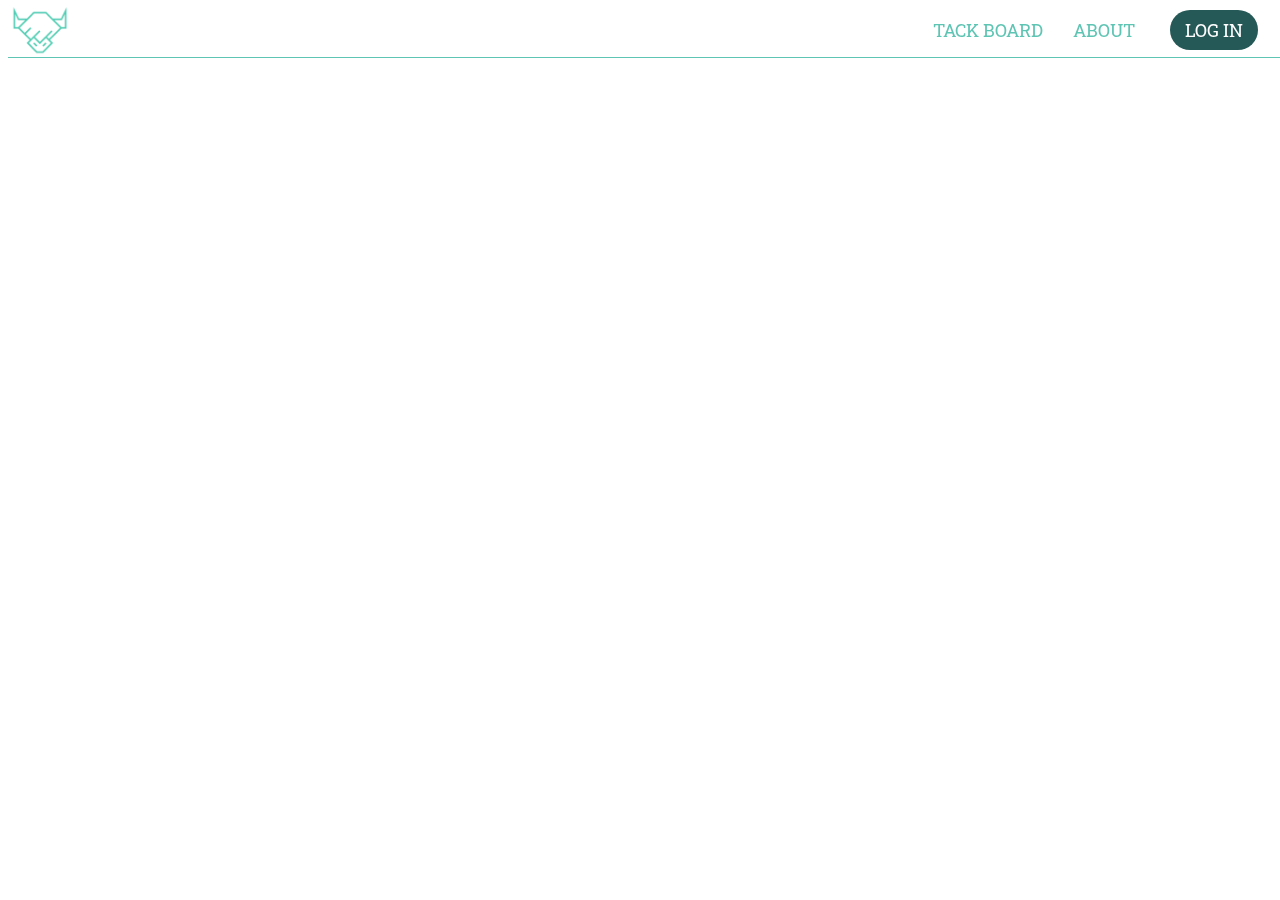
==== about.html @ 294398b9 "update repo" ====
<!DOCTYPE html>
<html lang="en">
<head>
    <meta charset="UTF-8">
    <meta name="viewport" content="width=device-width, initial-scale=1.0">
    <meta http-equiv="X-UA-Compatible" content="IE=edge">
    <title>About</title>
    <link rel="stylesheet" href="css/custom.css">
</head>
<body>
    <!-- Logo positioned top-left -->
    <a href="index.html"><img id="logo" src="images/yak-tack-logo.webp" alt="Yak Tack Logo"></a>
    
    <!-- Navbar -->
    <nav id="navbar">
        <ul>
            <li><a href="tack-board.html">TACK BOARD</a></li>
            <li><a href="about.html">ABOUT</a></li>
            <li><a href="account.html" class="btn-login">LOG IN</a></li>
        </ul>
    </nav>

    <!-- About content -->
    <h1></h1>
    <p></p>
</body>
</html>
---- css/custom.css ----
@import url("https://fonts.googleapis.com/css2?family=Roboto+Slab&display=swap");
#navbar {
  padding: 15px 20px; /* Increased padding for space around navbar items */
  position: fixed;
  top: 3px; /* Moves the navbar 20px down from the top */
  width: 100%;
  z-index: 10; /* Keeps the navbar on top */
  border-bottom: 0.5px solid #5EC4B3; /* Adds a thin border at the bottom with primary color */
}

#navbar ul {
  display: flex;
  justify-content: flex-end; /* Align items to the right */
  list-style: none;
  padding: 0;
  margin: 0;
}

#navbar li {
  display: inline;
}

#navbar a {
  text-decoration: none;
  font-family: "Roboto Slab", serif;
  font-size: 18px;
  padding: 8px 15px;
  color: #5EC4B3; /* Default link color */
  transition: all 0.3s ease;
}

#navbar a:hover {
  color: #255957; /* Hover effect on links */
}

#navbar .btn-login {
  background-color: #255957; /* Login button color */
  color: white;
  padding: 8px 15px;
  border-radius: 20px;
}

#navbar .btn-login:hover {
  background-color: rgb(22.0238095238, 52.9761904762, 51.7857142857); /* Darken on hover */
}

#navbar ul {
  margin-right: 50px; /* Adjust this value to move items to the left */
}

#navbar .btn-login {
  margin-left: 20px; /* Optional: gives space between "ABOUT" and "LOG IN" */
}

#logo {
  position: absolute;
  top: 0px;
  left: 10px;
  width: 60px; /* Adjust size of the logo */
  height: auto;
  z-index: 20; /* Ensure the logo is on top of the navbar */
}

body {
  font-family: "Roboto Slab", serif;
}

h1, h2, h3, h4, h5 {
  font-weight: bold;
  font-family: "Roboto Slab", serif;
}

h1 {
  font-size: 64pt;
}

h2 {
  font-size: 54pt;
}

h3 {
  font-size: 44pt;
}

h4 {
  font-size: 34pt;
}

h5 {
  font-size: 24pt;
}

/*# sourceMappingURL=custom.css.map */
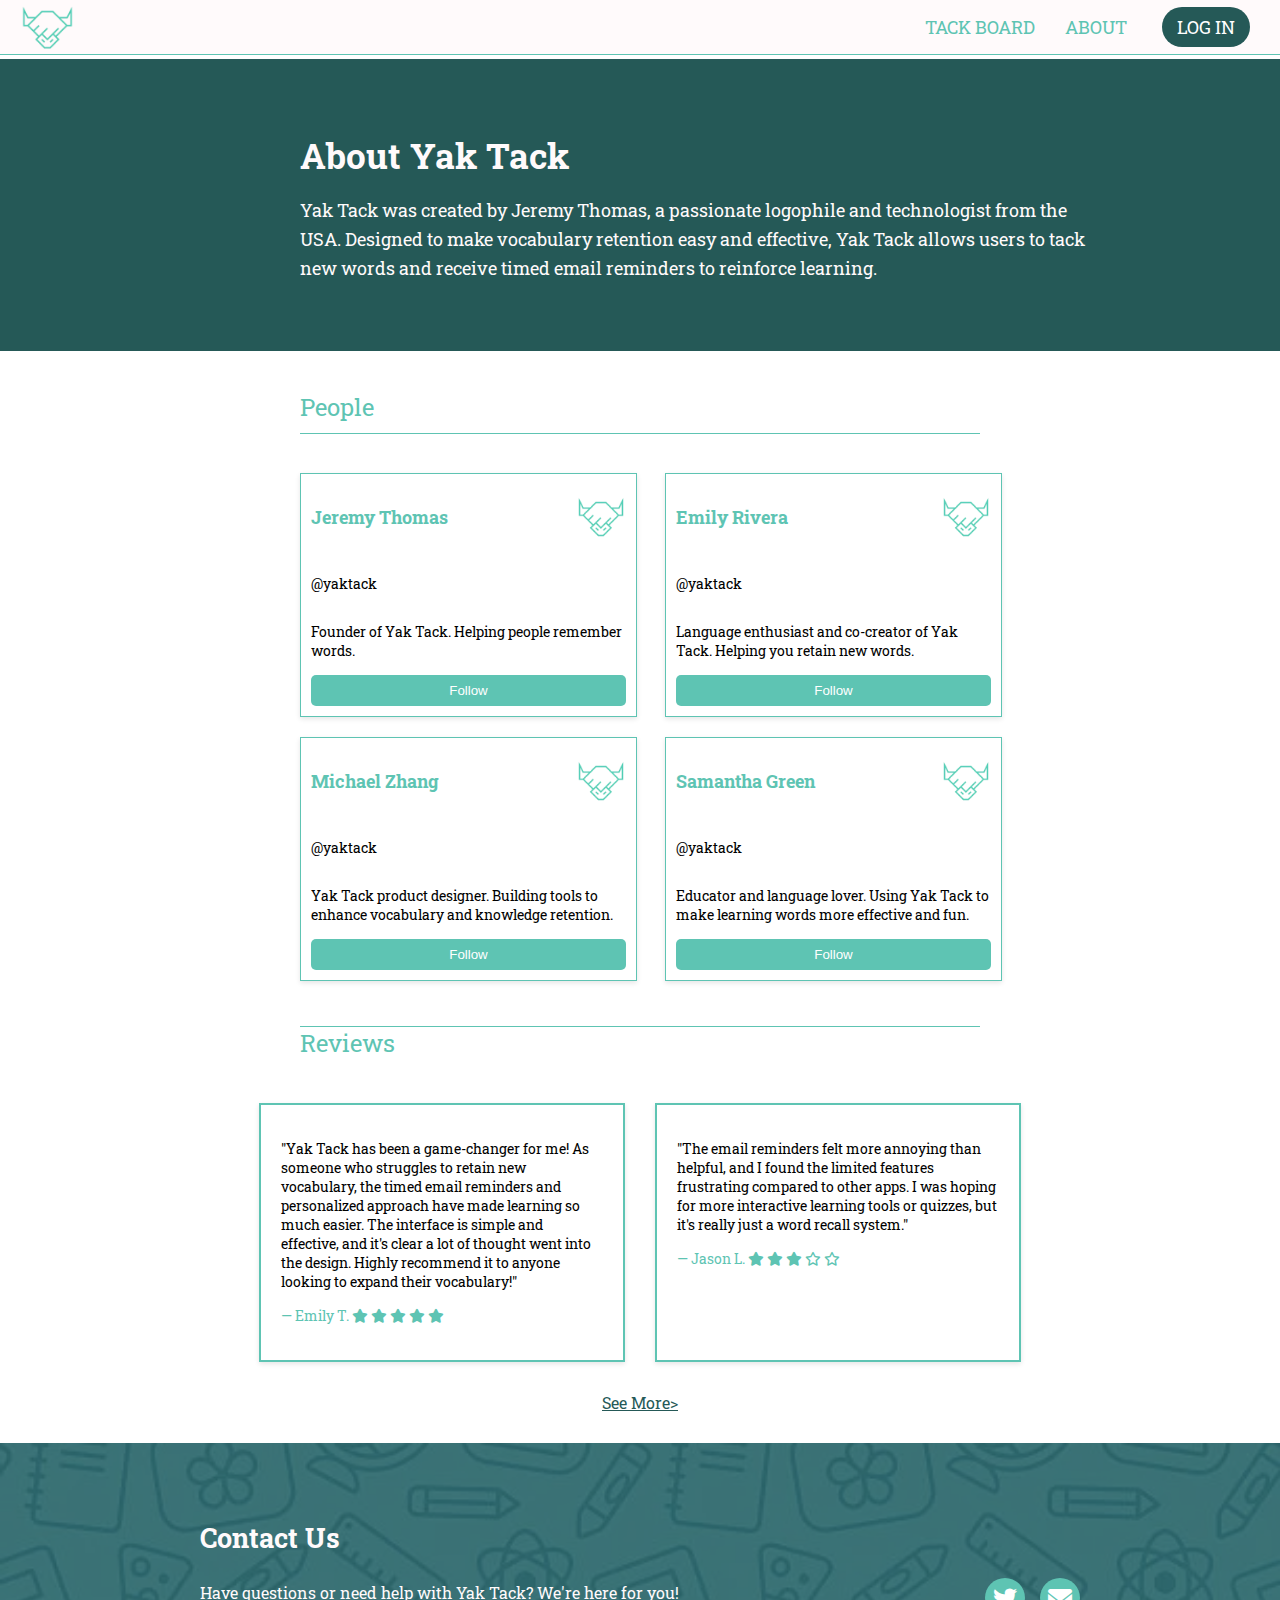
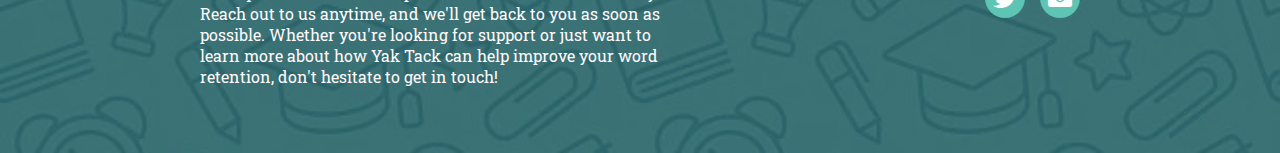
==== commit 8e7a147e: "update repo" ====
--- a/about.html
+++ b/about.html
@@ -4,13 +4,15 @@
     <meta charset="UTF-8">
     <meta name="viewport" content="width=device-width, initial-scale=1.0">
     <meta http-equiv="X-UA-Compatible" content="IE=edge">
-    <title>About</title>
+    <title>About - Yak Tack</title>
+    <link href="https://cdnjs.cloudflare.com/ajax/libs/font-awesome/6.0.0-beta3/css/all.min.css" rel="stylesheet">
     <link rel="stylesheet" href="css/custom.css">
 </head>
 <body>
+
     <!-- Logo positioned top-left -->
     <a href="index.html"><img id="logo" src="images/yak-tack-logo.webp" alt="Yak Tack Logo"></a>
-    
+
     <!-- Navbar -->
     <nav id="navbar">
         <ul>
@@ -21,7 +23,113 @@
     </nav>
 
     <!-- About content -->
-    <h1></h1>
-    <p></p>
+    <div id="account-banner">
+        <div class="hero-content">
+            <h1>About Yak Tack</h1>
+            <p>Yak Tack was created by Jeremy Thomas, a passionate logophile and technologist from the USA. Designed to make vocabulary retention easy and effective, Yak Tack allows users to tack new words and receive timed email reminders to reinforce learning.</p>
+        </div>
+    </div>    
+
+
+<!-- Team Section -->
+<h2 class="people-heading">People</h2> <!-- Applied the new class for styling -->
+
+<!-- Container for team members in a 2x2 grid -->
+<div class="team-members-container">
+    <div class="team-member">
+        <h3>
+            Jeremy Thomas
+            <img src="images/yak-tack-logo.webp" alt="Yak Tack Logo" class="team-member-logo">
+        </h3>
+        <p>@yaktack</p> <!-- This will be directly below the name -->
+        <p>Founder of Yak Tack. Helping people remember words.</p>
+        <button class="follow-btn">Follow</button>
+    </div>
+
+    <div class="team-member">
+        <h3>
+            Emily Rivera
+            <img src="images/yak-tack-logo.webp" alt="Yak Tack Logo" class="team-member-logo">
+        </h3>
+        <p>@yaktack</p>
+        <p>Language enthusiast and co-creator of Yak Tack. Helping you retain new words.</p>
+        <button class="follow-btn">Follow</button>
+    </div>
+
+    <div class="team-member">
+        <h3>
+            Michael Zhang
+            <img src="images/yak-tack-logo.webp" alt="Yak Tack Logo" class="team-member-logo">
+        </h3>
+        <p>@yaktack</p>
+        <p>Yak Tack product designer. Building tools to enhance vocabulary and knowledge retention.</p>
+        <button class="follow-btn">Follow</button>
+    </div>
+
+    <div class="team-member">
+        <h3>
+            Samantha Green
+            <img src="images/yak-tack-logo.webp" alt="Yak Tack Logo" class="team-member-logo">
+        </h3>
+        <p>@yaktack</p>
+        <p>Educator and language lover. Using Yak Tack to make learning words more effective and fun.</p>
+        <button class="follow-btn">Follow</button>
+    </div>
+</div>
+
+<div>
+    <!-- Reviews Section -->
+    <h2 class="reviews-heading">Reviews</h2>
+
+    <div class="reviews-container">
+        <div class="review-box">
+            <p>"Yak Tack has been a game-changer for me! As someone who struggles to retain new vocabulary, the timed email reminders and personalized approach have made learning so much easier. The interface is simple and effective, and it's clear a lot of thought went into the design. Highly recommend it to anyone looking to expand their vocabulary!"</p>
+            <p class="reviewer-name">— Emily T. 
+                <span class="stars">
+                    <i class="fas fa-star"></i>
+                    <i class="fas fa-star"></i>
+                    <i class="fas fa-star"></i>
+                    <i class="fas fa-star"></i>
+                    <i class="fas fa-star"></i>
+                </span>
+            </p>
+        </div>
+        
+        <div class="review-box">
+            <p>"The email reminders felt more annoying than helpful, and I found the limited features frustrating compared to other apps. I was hoping for more interactive learning tools or quizzes, but it's really just a word recall system."</p>
+            <p class="reviewer-name">— Jason L. 
+                <span class="stars">
+                    <i class="fas fa-star"></i>
+                    <i class="fas fa-star"></i>
+                    <i class="fas fa-star"></i>
+                    <i class="far fa-star"></i>
+                    <i class="far fa-star"></i>
+                </span>
+            </p>
+        </div>
+    </div>
+</div>
+
+<div><a href="index.html" class="see-more-link">See More></a></div>
+
+</div>
+    <!-- Footer -->
+    <footer id="footer" style="background-image: url('images/background-with-supplies.webp');">
+        <div class="footer-overlay"></div>
+
+        <!-- Left Section (Contact Me) -->
+        <div class="footer-left">
+            <h3>Contact Us</h3>
+            <p>Have questions or need help with Yak Tack? We're here for you! Reach out to us anytime, and we'll get back to you as soon as possible. Whether you're looking for support or just want to learn more about how Yak Tack can help improve your word retention, don't hesitate to get in touch!</p>
+        </div>
+
+        <!-- Right Section (Social Icons) -->
+        <div class="footer-right">
+            <div class="social-icons">
+                <a href="https://x.com/yaktack" class="twitter" target="_blank"><i class="fab fa-twitter"></i></a>
+                <a href="mailto:hello@yaktack.com" class="email" target="_blank"><i class="fas fa-envelope"></i></a>
+            </div>
+        </div>
+    </footer>
 </body>
 </html>
--- a/css/custom.css
+++ b/css/custom.css
@@ -1,16 +1,18 @@
 @import url("https://fonts.googleapis.com/css2?family=Roboto+Slab&display=swap");
 #navbar {
-  padding: 15px 20px; /* Increased padding for space around navbar items */
+  padding: 15px 20px;
   position: fixed;
-  top: 3px; /* Moves the navbar 20px down from the top */
-  width: 100%;
-  z-index: 10; /* Keeps the navbar on top */
-  border-bottom: 0.5px solid #5EC4B3; /* Adds a thin border at the bottom with primary color */
+  top: 0;
+  left: 0;
+  width: 100%;
+  z-index: 10;
+  border-bottom: 0.5px solid #5EC4B3;
+  background-color: #fffafb;
 }
 
 #navbar ul {
   display: flex;
-  justify-content: flex-end; /* Align items to the right */
+  justify-content: flex-end;
   list-style: none;
   padding: 0;
   margin: 0;
@@ -25,40 +27,44 @@
   font-family: "Roboto Slab", serif;
   font-size: 18px;
   padding: 8px 15px;
-  color: #5EC4B3; /* Default link color */
+  color: #5EC4B3;
   transition: all 0.3s ease;
 }
 
 #navbar a:hover {
-  color: #255957; /* Hover effect on links */
+  color: #255957;
 }
 
 #navbar .btn-login {
-  background-color: #255957; /* Login button color */
+  background-color: #255957;
   color: white;
   padding: 8px 15px;
   border-radius: 20px;
 }
 
 #navbar .btn-login:hover {
-  background-color: rgb(22.0238095238, 52.9761904762, 51.7857142857); /* Darken on hover */
+  background-color: rgb(22.0238095238, 52.9761904762, 51.7857142857);
 }
 
 #navbar ul {
-  margin-right: 50px; /* Adjust this value to move items to the left */
+  margin-right: 50px;
 }
 
 #navbar .btn-login {
-  margin-left: 20px; /* Optional: gives space between "ABOUT" and "LOG IN" */
+  margin-left: 20px;
 }
 
 #logo {
-  position: absolute;
-  top: 0px;
-  left: 10px;
-  width: 60px; /* Adjust size of the logo */
+  position: fixed;
+  left: 20px;
+  width: 55px;
   height: auto;
-  z-index: 20; /* Ensure the logo is on top of the navbar */
+  z-index: 20;
+}
+
+body.scrolled #navbar {
+  background-color: rgba(255, 250, 251, 0.7);
+  border-bottom: 0.5px solid #255957;
 }
 
 body {
@@ -71,23 +77,609 @@
 }
 
 h1 {
-  font-size: 64pt;
+  font-size: 35pt;
 }
 
 h2 {
-  font-size: 54pt;
+  font-size: 25pt;
 }
 
 h3 {
-  font-size: 44pt;
+  font-size: 20pt;
 }
 
 h4 {
-  font-size: 34pt;
+  font-size: 15pt;
 }
 
 h5 {
-  font-size: 24pt;
+  font-size: 10pt;
+}
+
+html, body {
+  height: 100%;
+  margin: 0;
+  display: flex;
+  flex-direction: column;
+}
+
+#main-content {
+  flex-grow: 1;
+}
+
+#hero-banner {
+  position: relative;
+  background-size: cover;
+  background-position: center top;
+  background-color: rgba(94, 196, 179, 0.7);
+  width: 100%;
+  color: #fffafb;
+  padding: 50px 200px;
+  text-align: left;
+  margin-top: 59px;
+  height: 500px;
+  z-index: 2;
+}
+#hero-banner .btn-signup {
+  position: relative;
+  z-index: 3;
+  background-color: #255957;
+  color: white;
+  padding: 15px 25px;
+  border-radius: 25px;
+  font-size: 18px;
+  border: none;
+  cursor: pointer;
+  transition: all 0.3s ease;
+  text-decoration: none;
+  margin-top: 20px;
+}
+#hero-banner .btn-signup:hover {
+  background-color: rgb(22.0238095238, 52.9761904762, 51.7857142857);
+}
+#hero-banner .overlay {
+  content: "";
+  position: absolute;
+  top: 0;
+  left: 0;
+  right: 0;
+  bottom: 0;
+  background-color: rgba(37, 89, 87, 0.5);
+  z-index: 1;
+}
+#hero-banner h1 {
+  font-size: 35px;
+  font-weight: bold;
+  font-family: "Roboto Slab", serif;
+  text-align: left;
+  position: relative;
+  z-index: 2;
+  width: 100%;
+  max-width: 700px;
+  margin-top: 150px;
+  margin-bottom: 20px;
+}
+#hero-banner p {
+  font-size: 18px;
+  max-width: 600px;
+  margin: 20px 0;
+  text-align: left;
+  position: relative;
+  z-index: 2;
+}
+
+#latest-tacks, #most-tacked-this-month, #leader-board {
+  margin: 20px auto;
+  padding: 10px;
+  max-width: 800px;
+  width: 90%;
+}
+#latest-tacks h2, #most-tacked-this-month h2, #leader-board h2 {
+  text-align: center;
+  color: #5EC4B3;
+  margin-bottom: 20px;
+}
+#latest-tacks ul, #most-tacked-this-month ul, #leader-board ul {
+  list-style-type: none;
+  padding: 0;
+  margin: 0;
+}
+#latest-tacks ul li, #most-tacked-this-month ul li, #leader-board ul li {
+  display: flex;
+  justify-content: space-between;
+  align-items: center;
+  background-color: white;
+  border: 2px solid #5EC4B3;
+  margin-bottom: 10px;
+  padding: 10px;
+  border-radius: 5px;
+}
+#latest-tacks ul li .tack-name, #latest-tacks ul li .tack-time, #most-tacked-this-month ul li .tack-name, #most-tacked-this-month ul li .tack-time, #leader-board ul li .tack-name, #leader-board ul li .tack-time {
+  color: black;
+}
+
+#leader-board {
+  border-top: 2.5px solid #5EC4B3;
+  padding-top: 20px;
+  width: 90%;
+  margin: 0 auto;
+  margin-bottom: 40px;
+}
+
+#footer {
+  position: relative;
+  background-image: url("images/background-with-supplies.webp");
+  background-size: cover;
+  background-position: center;
+  background-repeat: no-repeat;
+  padding: 50px 200px;
+  color: #fffafb;
+  display: flex;
+  justify-content: space-between;
+  align-items: center;
+  margin-top: auto;
+  background-color: rgba(0, 0, 0, 0.5);
+}
+#footer .footer-left {
+  width: 55%;
+  text-align: left;
+}
+#footer .footer-right {
+  width: 40%;
+  text-align: right;
+  display: flex;
+  justify-content: flex-end;
+  align-items: center;
+}
+#footer .social-icons {
+  display: flex;
+  gap: 15px;
+}
+#footer .social-icons a {
+  display: inline-block;
+  width: 40px;
+  height: 40px;
+  background-color: #5EC4B3;
+  border-radius: 50%;
+  text-align: center;
+  line-height: 40px;
+  font-size: 24px;
+  color: white !important;
+  transition: transform 0.3s;
+}
+#footer .social-icons a:hover {
+  transform: scale(1.2);
+}
+#footer .social-icons a i {
+  color: white;
+}
+#footer .footer-overlay {
+  content: "";
+  position: absolute;
+  top: 0;
+  left: 0;
+  right: 0;
+  bottom: 0;
+  background-color: rgba(37, 89, 87, 0.8);
+  z-index: 0;
+}
+#footer > div {
+  position: relative;
+  z-index: 2;
+}
+
+@media screen and (max-width: 768px) {
+  #footer {
+    flex-direction: column;
+    text-align: center;
+  }
+  #footer > div {
+    width: 100%;
+  }
+  .footer-container {
+    flex-direction: column;
+    text-align: center;
+  }
+}
+#tack-board-banner {
+  position: relative;
+  background-size: cover;
+  background-position: center top;
+  background-color: #255957;
+  width: 100%;
+  color: #fffafb;
+  padding: 50px 300px;
+  text-align: left;
+  margin-top: 59px;
+  height: 500px;
+  z-index: 2;
+}
+#tack-board-banner .hero-content {
+  max-width: 800px;
+}
+#tack-board-banner .hero-content h1 {
+  font-size: 35px;
+  margin-bottom: 10px;
+}
+#tack-board-banner .hero-content p {
+  font-size: 18px;
+  line-height: 1.6;
+}
+
+.active-tacks-header {
+  color: #5EC4B3;
+  font-size: 24px;
+  font-weight: normal;
+  text-align: left;
+  padding-top: 20px;
+}
+.active-tacks-header::after {
+  content: "";
+  display: block;
+  width: 100%;
+  height: 0.5px;
+  background-color: #5EC4B3;
+  margin-top: 5px;
+}
+
+.active-tacks {
+  padding: 0 300px;
+  box-sizing: border-box;
+}
+
+.tack-list {
+  list-style-type: none;
+  padding: 0;
+  margin: 0;
+}
+
+.tack-list li {
+  display: flex;
+  flex-direction: column;
+  justify-content: flex-start;
+  align-items: flex-start;
+  background-color: #5EC4B3;
+  border: 2px solid #5EC4B3;
+  margin-bottom: 15px;
+  padding: 20px;
+}
+.tack-list li strong, .tack-list li p {
+  color: #fffafb;
+}
+.tack-list li strong {
+  font-size: 18px;
+}
+.tack-list li p {
+  margin: 3px 0;
+  font-size: 14px;
+}
+
+.separator-line {
+  content: "";
+  display: block;
+  width: 100%;
+  height: 0.5px;
+  background-color: #5EC4B3;
+  margin-top: 20px;
+}
+
+.actions {
+  text-align: center;
+  margin-top: 20px;
+}
+
+.footer-logo-text {
+  display: flex;
+  flex-direction: column;
+  align-items: center;
+  justify-content: center;
+  margin-bottom: 15px;
+}
+
+.footer-logo {
+  width: 210px;
+  height: auto;
+  margin-bottom: 10px;
+}
+
+.tack-more {
+  font-size: 18px;
+  color: #5EC4B3;
+  margin: 5px 0;
+}
+
+.btn-secondary {
+  display: inline-block;
+  color: #5EC4B3;
+  text-decoration: none;
+  font-size: 16px;
+  font-weight: bold;
+  padding: 10px 20px;
+  border: 2px solid #5EC4B3;
+  border-radius: 5px;
+  transition: background-color 0.3s ease, color 0.3s ease;
+  margin-bottom: 30px;
+}
+
+.btn-secondary:hover {
+  background-color: #5EC4B3;
+  color: #fff;
+}
+
+#account-banner {
+  position: relative;
+  background-size: cover;
+  background-position: center top;
+  background-color: #255957;
+  width: 100%;
+  color: #fffafb;
+  padding: 50px 300px;
+  text-align: left;
+  margin-top: 59px;
+  height: 500px;
+  z-index: 2;
+}
+#account-banner .hero-content {
+  max-width: 800px;
+}
+#account-banner .hero-content h1 {
+  font-size: 35px;
+  margin-bottom: 10px;
+}
+#account-banner .hero-content p {
+  font-size: 18px;
+  line-height: 1.6;
+}
+
+.people-heading {
+  color: #5EC4B3;
+  font-size: 24px;
+  font-weight: normal;
+  text-align: left;
+  padding: 20px 300px;
+  padding-top: 20px;
+}
+.people-heading::after {
+  content: "";
+  display: block;
+  width: 100%;
+  height: 0.5px;
+  background-color: #5EC4B3;
+  margin-top: 10px;
+  margin-bottom: 0px;
+  margin-left: auto;
+  margin-right: auto;
+}
+
+.team-members-container {
+  display: grid;
+  grid-template-columns: repeat(2, 1fr);
+  gap: 20px 50px;
+  padding: 0px 300px;
+}
+
+.team-member {
+  border: 1.5px solid #5EC4B3;
+  padding: 0px 10px 10px 10px;
+  background-color: #fff;
+  box-shadow: 0 2px 5px rgba(0, 0, 0, 0.1);
+  display: flex;
+  flex-direction: column;
+  text-align: left;
+  width: 100%;
+}
+.team-member h3 {
+  font-size: 18px;
+  color: #5EC4B3;
+  display: flex;
+  justify-content: space-between;
+  align-items: center;
+  width: 100%;
+}
+.team-member p {
+  font-size: 14px;
+  margin-bottom: 15px;
+}
+.team-member .follow-btn {
+  background-color: #5EC4B3;
+  color: #fff;
+  border: none;
+  padding: 8px 15px;
+  border-radius: 5px;
+  cursor: pointer;
+  margin-top: auto;
+}
+.team-member .follow-btn:hover {
+  background-color: rgb(64.0954545455, 174.9045454545, 156.4363636364);
+}
+
+.team-member-logo {
+  width: 50px;
+  height: auto;
+  margin-left: 10px;
+}
+
+/* Reviews Section */
+.reviews-heading {
+  color: #5EC4B3;
+  font-size: 24px;
+  font-weight: normal;
+  text-align: left;
+  padding: 20px 300px;
+}
+.reviews-heading::before {
+  content: "";
+  display: block;
+  width: 100%;
+  height: 0.5px;
+  background-color: #5EC4B3;
+  margin-top: 10px;
+  margin-bottom: 0px;
+  margin-left: auto;
+  margin-right: auto;
+}
+
+.reviews-heading {
+  color: #5EC4B3;
+  font-size: 24px;
+  font-weight: normal;
+  text-align: left;
+  padding: 20px 300px;
+  padding-top: 15px;
+  padding-bottom: 5px;
+}
+.reviews-heading::before {
+  content: "";
+  display: block;
+  width: 100%;
+  height: 0.5px;
+  background-color: #5EC4B3;
+  margin-top: 10px;
+  margin-bottom: 0px;
+  margin-left: auto;
+  margin-right: auto;
+}
+
+.reviews-container {
+  display: flex;
+  justify-content: center;
+  gap: 30px;
+  padding: 20px;
+  flex-wrap: wrap;
+}
+
+.review-box {
+  border: 2px solid #5EC4B3;
+  padding: 20px;
+  width: 26%;
+  box-shadow: 0 2px 5px rgba(0, 0, 0, 0.1);
+  background-color: #fff;
+}
+.review-box p {
+  font-size: 14px;
+  margin-bottom: 15px;
+}
+.review-box .stars {
+  color: #5EC4B3;
+}
+.review-box .reviewer-name {
+  color: #5EC4B3;
+}
+
+.see-more-link {
+  display: block;
+  text-align: center;
+  color: #255957;
+  font-size: 16px;
+  padding: 10px;
+  margin-bottom: 20px;
+}
+.see-more-link:hover {
+  text-decoration: underline;
+}
+
+.account-section {
+  color: #5EC4B3;
+  font-size: 24px;
+  font-weight: normal;
+  text-align: left;
+  padding: 10px 300px;
+  margin-top: 40px;
+}
+
+.account-title::after {
+  content: "";
+  display: block;
+  width: 100%;
+  height: 0.5px;
+  background-color: #5EC4B3;
+  margin-top: 10px;
+  margin-bottom: 0px;
+  margin-left: auto;
+  margin-right: auto;
+}
+
+.plan-info {
+  background-color: #5EC4B3;
+  color: #fff;
+  padding: 20px;
+  margin-bottom: 20px;
+}
+
+.tacks-info {
+  background-color: #5EC4B3;
+  color: #fff;
+  padding: 20px;
+  margin-bottom: 20px;
+}
+
+.follow-options {
+  background-color: #5EC4B3;
+  color: #fff;
+  padding: 20px;
+  margin-bottom: 20px;
+}
+.follow-options .btn {
+  background: none;
+  border: none;
+  color: #fff;
+  text-decoration: underline;
+  cursor: pointer;
+  padding: 0;
+}
+
+.notification-settings {
+  background-color: #5EC4B3;
+  color: #fff;
+  padding: 20px;
+  margin-bottom: 20px;
+}
+
+.danger-zone {
+  background-color: #255957;
+  color: #fff;
+  padding: 20px;
+  margin-bottom: 20px;
+}
+
+.link {
+  color: #fff;
+  text-decoration: underline;
+  display: block;
+  margin-top: 10px;
+  cursor: pointer;
+}
+.link:hover {
+  text-decoration: none;
+  opacity: 0.8;
+}
+
+.follow-options,
+.notification-settings,
+.danger-zone {
+  background-color: #5EC4B3;
+  color: #fff;
+  padding: 20px;
+  margin-bottom: 20px;
+}
+
+.follow-options,
+.notification-settings,
+.danger-zone,
+.plan-info,
+.tacks-info {
+  font-size: 20px;
+}
+.follow-options h3, .follow-options p,
+.notification-settings h3,
+.notification-settings p,
+.danger-zone h3,
+.danger-zone p,
+.plan-info h3,
+.plan-info p,
+.tacks-info h3,
+.tacks-info p {
+  margin-top: -5px;
 }
 
 /*# sourceMappingURL=custom.css.map */
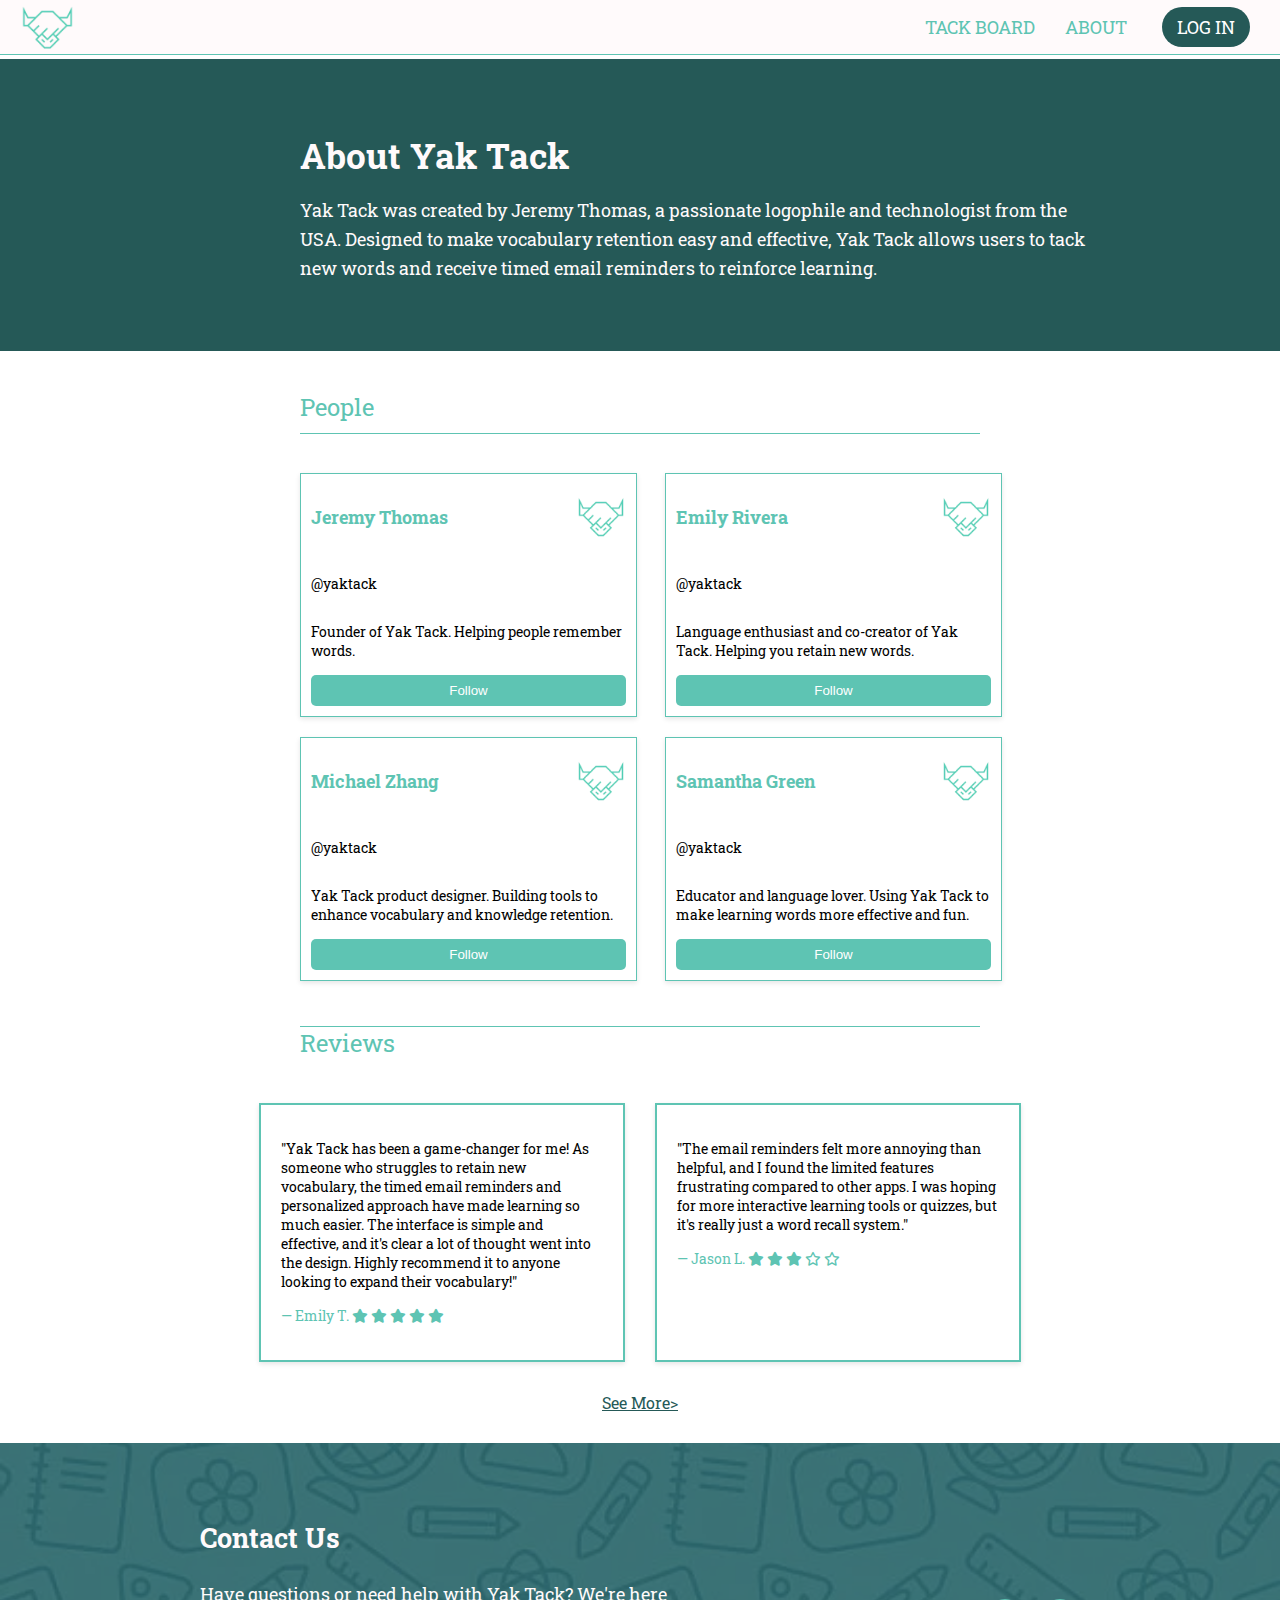
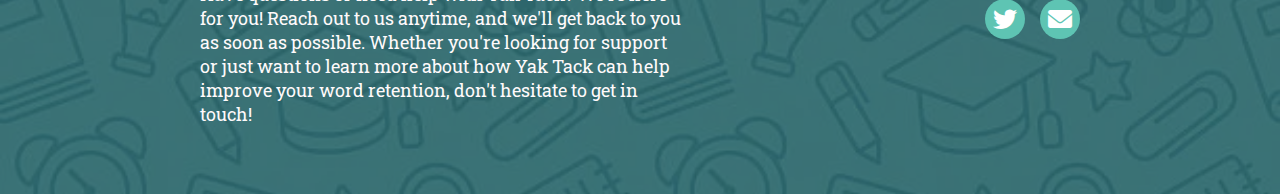
==== commit a99845e4: "update" ====
--- a/about.html
+++ b/about.html
@@ -7,13 +7,13 @@
     <title>About - Yak Tack</title>
     <link href="https://cdnjs.cloudflare.com/ajax/libs/font-awesome/6.0.0-beta3/css/all.min.css" rel="stylesheet">
     <link rel="stylesheet" href="css/custom.css">
+    <meta name="viewport" content="width=device-width, initial-scale=1.0">
+
 </head>
 <body>
 
-    <!-- Logo positioned top-left -->
     <a href="index.html"><img id="logo" src="images/yak-tack-logo.webp" alt="Yak Tack Logo"></a>
 
-    <!-- Navbar -->
     <nav id="navbar">
         <ul>
             <li><a href="tack-board.html">TACK BOARD</a></li>
@@ -22,7 +22,6 @@
         </ul>
     </nav>
 
-    <!-- About content -->
     <div id="account-banner">
         <div class="hero-content">
             <h1>About Yak Tack</h1>
@@ -31,17 +30,15 @@
     </div>    
 
 
-<!-- Team Section -->
-<h2 class="people-heading">People</h2> <!-- Applied the new class for styling -->
+<h2 class="people-heading">People</h2> 
 
-<!-- Container for team members in a 2x2 grid -->
 <div class="team-members-container">
     <div class="team-member">
         <h3>
             Jeremy Thomas
             <img src="images/yak-tack-logo.webp" alt="Yak Tack Logo" class="team-member-logo">
         </h3>
-        <p>@yaktack</p> <!-- This will be directly below the name -->
+        <p>@yaktack</p>
         <p>Founder of Yak Tack. Helping people remember words.</p>
         <button class="follow-btn">Follow</button>
     </div>
@@ -78,7 +75,6 @@
 </div>
 
 <div>
-    <!-- Reviews Section -->
     <h2 class="reviews-heading">Reviews</h2>
 
     <div class="reviews-container">
@@ -113,17 +109,14 @@
 <div><a href="index.html" class="see-more-link">See More></a></div>
 
 </div>
-    <!-- Footer -->
     <footer id="footer" style="background-image: url('images/background-with-supplies.webp');">
         <div class="footer-overlay"></div>
 
-        <!-- Left Section (Contact Me) -->
         <div class="footer-left">
             <h3>Contact Us</h3>
             <p>Have questions or need help with Yak Tack? We're here for you! Reach out to us anytime, and we'll get back to you as soon as possible. Whether you're looking for support or just want to learn more about how Yak Tack can help improve your word retention, don't hesitate to get in touch!</p>
         </div>
 
-        <!-- Right Section (Social Icons) -->
         <div class="footer-right">
             <div class="social-icons">
                 <a href="https://x.com/yaktack" class="twitter" target="_blank"><i class="fab fa-twitter"></i></a>
--- a/css/custom.css
+++ b/css/custom.css
@@ -499,7 +499,6 @@
   margin-left: 10px;
 }
 
-/* Reviews Section */
 .reviews-heading {
   color: #5EC4B3;
   font-size: 24px;
@@ -682,4 +681,22 @@
   margin-top: -5px;
 }
 
+@media (max-width: 600px) {
+  body {
+    font-size: 14px;
+  }
+}
+/* For tablets */
+@media (min-width: 601px) and (max-width: 1024px) {
+  body {
+    font-size: 16px;
+  }
+}
+/* For larger devices like desktops */
+@media (min-width: 1025px) {
+  body {
+    font-size: 18px;
+  }
+}
+
 /*# sourceMappingURL=custom.css.map */
